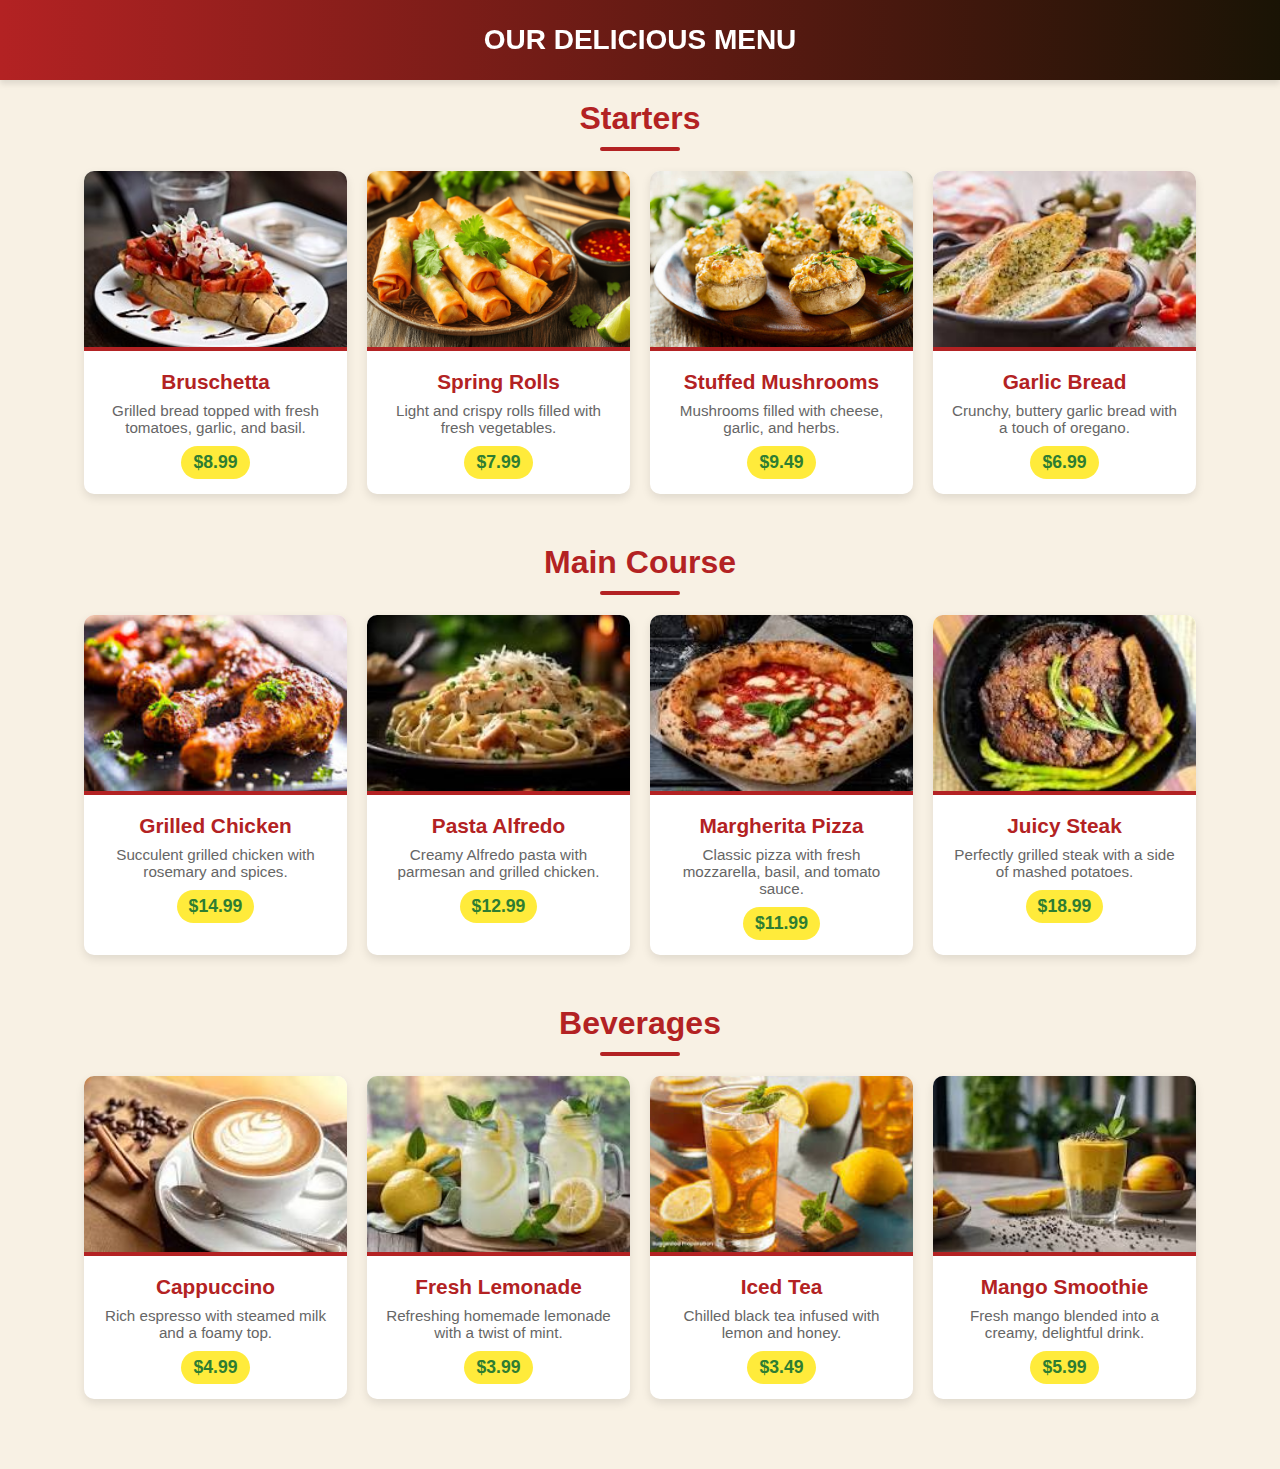
==== menu.html @ e53ca6e9 "Initial Commit" ====
<!DOCTYPE html>
<html lang="en">
<head>
    <meta charset="UTF-8">
    <meta name="viewport" content="width=device-width, initial-scale=1.0">
    <title>Restaurant Menu</title>
    <link rel="stylesheet" href="look.css">
</head>
<body>

    <!-- Header Section -->
    
    <header class="header">
        <div class="container">
            <h1 style="color: white; font-size: 28px; text-transform: uppercase; text-align: center;">Our Delicious Menu</h1>
        </div>
    </header>
    

    <!-- Menu Container -->
    <div class="menu-container">

        <!-- Starters Section -->
        <section class="menu-section">
            <h2>Starters</h2>
            <div class="menu-items">
                <div class="menu-card">
                    <img src="images/Bruschetta.jpg" alt="Bruschetta">
                    <div class="menu-info">
                        <h3>Bruschetta</h3>
                        <p>Grilled bread topped with fresh tomatoes, garlic, and basil.</p>
                        <span class="menu-price">$8.99</span>
                    </div>
                </div>
                <div class="menu-card">
                    <img src="images/Spring Rolls.jpg" alt="Spring Rolls">
                    <div class="menu-info">
                        <h3>Spring Rolls</h3>
                        <p>Light and crispy rolls filled with fresh vegetables.</p>
                        <span class="menu-price">$7.99</span>
                    </div>
                </div>
                <div class="menu-card">
                    <img src="images/stuffed M.jpg" alt="Stuffed Mushrooms">
                    <div class="menu-info">
                        <h3>Stuffed Mushrooms</h3>
                        <p>Mushrooms filled with cheese, garlic, and herbs.</p>
                        <span class="menu-price">$9.49</span>
                    </div>
                </div>
                <div class="menu-card">
                    <img src="images/Garlic Bread.jpg" alt="Garlic Bread">
                    <div class="menu-info">
                        <h3>Garlic Bread</h3>
                        <p>Crunchy, buttery garlic bread with a touch of oregano.</p>
                        <span class="menu-price">$6.99</span>
                    </div>
                </div>
            </div>
        </section>

        <!-- Main Course Section -->
        <section class="menu-section">
            <h2>Main Course</h2>
            <div class="menu-items">
                <div class="menu-card">
                    <img src="images/Grilled Chicken.jpg" alt="Grilled Chicken">
                    <div class="menu-info">
                        <h3>Grilled Chicken</h3>
                        <p>Succulent grilled chicken with rosemary and spices.</p>
                        <span class="menu-price">$14.99</span>
                    </div>
                </div>
                <div class="menu-card">
                    <img src="images/Pasta Alfredo.jpg" alt="Pasta Alfredo">
                    <div class="menu-info">
                        <h3>Pasta Alfredo</h3>
                        <p>Creamy Alfredo pasta with parmesan and grilled chicken.</p>
                        <span class="menu-price">$12.99</span>
                    </div>
                </div>
                <div class="menu-card">
                    <img src="images/Margherita Pizza.jpg" alt="Margherita Pizza">
                    <div class="menu-info">
                        <h3>Margherita Pizza</h3>
                        <p>Classic pizza with fresh mozzarella, basil, and tomato sauce.</p>
                        <span class="menu-price">$11.99</span>
                    </div>
                </div>
                <div class="menu-card">
                    <img src="images/Juicy Steak.jpg" alt="Steak">
                    <div class="menu-info">
                        <h3>Juicy Steak</h3>
                        <p>Perfectly grilled steak with a side of mashed potatoes.</p>
                        <span class="menu-price">$18.99</span>
                    </div>
                </div>
            </div>
        </section>

        <!-- Beverages Section -->
        <section class="menu-section">
            <h2>Beverages</h2>
            <div class="menu-items">
                <div class="menu-card">
                    <img src="images/Cappuccino.jpg" alt="Cappuccino">
                    <div class="menu-info">
                        <h3>Cappuccino</h3>
                        <p>Rich espresso with steamed milk and a foamy top.</p>
                        <span class="menu-price">$4.99</span>
                    </div>
                </div>
                <div class="menu-card">
                    <img src="images/Lemonade.jpg" alt="Fresh Lemonade">
                    <div class="menu-info">
                        <h3>Fresh Lemonade</h3>
                        <p>Refreshing homemade lemonade with a twist of mint.</p>
                        <span class="menu-price">$3.99</span>
                    </div>
                </div>
                <div class="menu-card">
                    <img src="images/Iced Tea.jpg" alt="Iced Tea">
                    <div class="menu-info">
                        <h3>Iced Tea</h3>
                        <p>Chilled black tea infused with lemon and honey.</p>
                        <span class="menu-price">$3.49</span>
                    </div>
                </div>
                <div class="menu-card">
                    <img src="images/Mango Smoothie.jpg" alt="Mango Smoothie">
                    <div class="menu-info">
                        <h3>Mango Smoothie</h3>
                        <p>Fresh mango blended into a creamy, delightful drink.</p>
                        <span class="menu-price">$5.99</span>
                    </div>
                </div>
            </div>
        </section>

    </div>

</body>
</html>
---- look.css ----
/* Reset */
* {
    margin: 0;
    padding: 0;
    box-sizing: border-box;
    font-family: 'Poppins', sans-serif;
}

/* Body */
body {
    background-color: #f8f1e4;
    color: #333;
}

/* Header */
.header {
    display: flex;
    justify-content: space-between;
    align-items: center;

    padding: 20px 30px;
    background: linear-gradient(90deg, #b32223, hsl(43, 68%, 6%));
    box-shadow: 0 4px 6px rgba(0, 0, 0, 0.1);
    position: sticky;
    top: 0;
    z-index: 1000;
    height: 80px; /* Ensure same height */
    
}
.header .container {
    display: flex;
    justify-content: center; /* Centers content horizontally */
    align-items: center;
    width: 100%;
    height: 80px; /* Ensure height matches navbar */
}
.header h1{
    text-align: center;
}

.menu-header {
    text-align: center;
    padding: 30px 0;
    background: linear-gradient(90deg, #b32223, #8a1c1c);
    color: white;
    font-size: 1rem;
    font-weight: bold;
    letter-spacing: 2px;
}

/* Menu Container */
.menu-container {
    width: 90%;
    max-width: 1200px;
    margin: auto;
    padding: 20px 0;
}

/* Section Title */
.menu-section {
    margin-bottom: 50px;
}

.menu-section h2 {
    text-align: center;
    font-size: 2rem;
    margin-bottom: 20px;
    color: #b32223;
    position: relative;
}

.menu-section h2::after {
    content: "";
    display: block;
    width: 80px;
    height: 4px;
    background: #b32223;
    margin: 10px auto;
    border-radius: 2px;
}

/* Menu Items Grid */
.menu-items {
    display: grid;
    grid-template-columns: repeat(auto-fit, minmax(250px, 1fr));
    gap: 20px;
    padding: 0 20px;
}

/* Menu Card */
.menu-card {
    background: white;
    border-radius: 10px;
    overflow: hidden;
    box-shadow: 0px 4px 10px rgba(0, 0, 0, 0.1);
    transition: transform 0.3s ease, box-shadow 0.3s ease;
    cursor: pointer;
}

.menu-card:hover {
    transform: translateY(-5px) scale(1.03);
    box-shadow: 0px 8px 20px rgba(0, 0, 0, 0.2);
}

/* Menu Image */
.menu-card img {
    width: 100%;
    height: 180px;
    object-fit: cover;
    border-bottom: 4px solid #b32223;
}

/* Menu Info */
.menu-info {
    padding: 15px;
    text-align: center;
}

.menu-info h3 {
    font-size: 1.3rem;
    color: #b32223;
    margin-bottom: 8px;
}

.menu-info p {
    font-size: 0.95rem;
    color: #666;
    margin-bottom: 10px;
}

.menu-price {
    display: inline-block;
    font-size: 1.1rem;
    font-weight: bold;
    color: #2e7d32;
    background: #ffeb3b;
    padding: 6px 12px;
    border-radius: 20px;
    transition: background 0.3s ease, color 0.3s ease;
}

.menu-card:hover .menu-price {
    background: #fbc02d;
    color: #333;
}

/* Responsive Design */
@media (max-width: 768px) {
    .menu-items {
        grid-template-columns: repeat(auto-fit, minmax(200px, 1fr));
    }
}

@media (max-width: 480px) {
    .menu-header {
        font-size: 1.6rem;
    }

    .menu-section h2 {
        font-size: 1.8rem;
    }
}
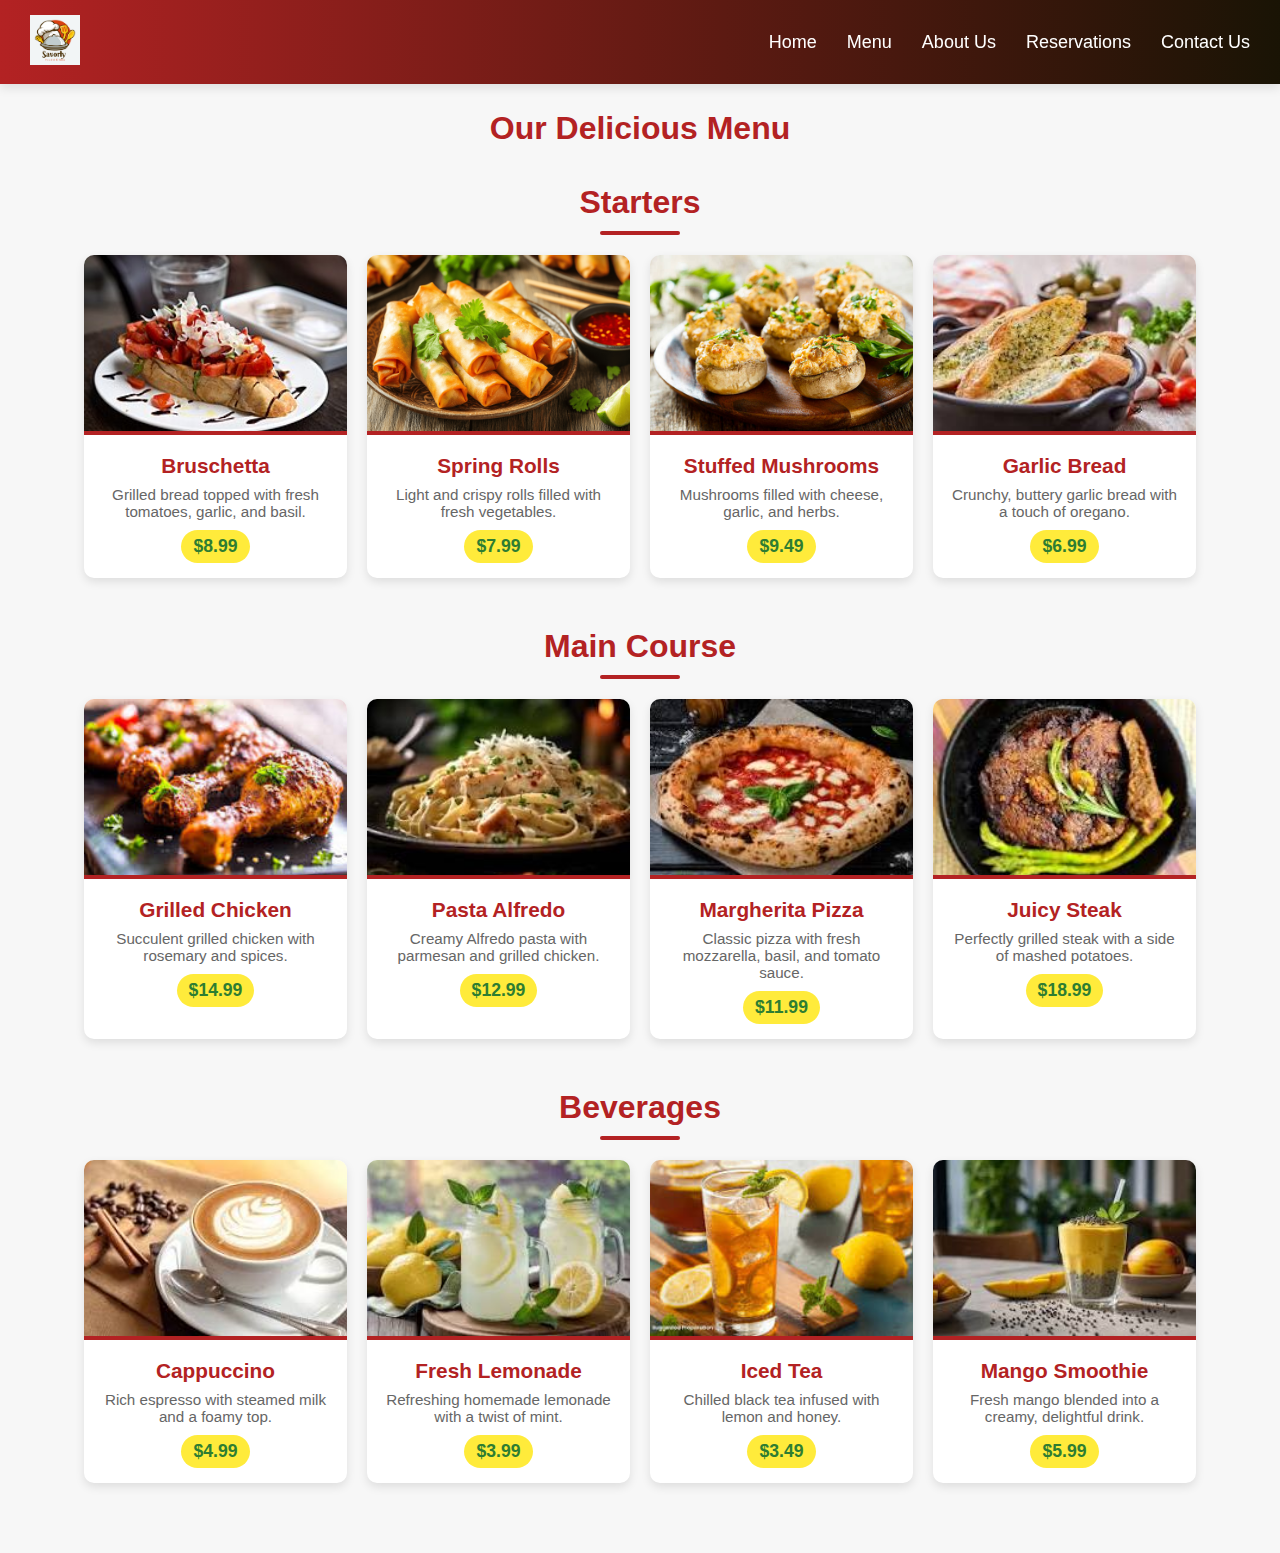
==== commit 223296b9: "added new files" ====
--- a/menu.html
+++ b/menu.html
@@ -1,28 +1,49 @@
 <!DOCTYPE html>
 <html lang="en">
+
 <head>
     <meta charset="UTF-8">
     <meta name="viewport" content="width=device-width, initial-scale=1.0">
     <title>Restaurant Menu</title>
     <link rel="stylesheet" href="look.css">
+    <link rel="stylesheet" href="nav.css">
 </head>
+
 <body>
 
     <!-- Header Section -->
-    
     <header class="header">
+        <div class="container">
+            <div class="logo">
+                <a href="index.html">
+                    <img src="images/Logo.png" alt="Savorly Logo" class="logo-img">
+                </a>
+            </div>
+            <div class="menu-toggle" onclick="toggleMenu()">&#9776;</div>
+            <nav class="navbar">
+                <a href="index.html">Home</a>
+                <a href="menu.html">Menu</a>
+                <a href="index.html#about">About Us</a>
+                <a href="index.html#reservations">Reservations</a>
+                <a href="index.html#contact">Contact Us</a>
+            </nav>
+        </div>
+    </header>
+
+    <!-- <header2 class="header2">
         <div class="container">
             <h1 style="color: white; font-size: 28px; text-transform: uppercase; text-align: center;">Our Delicious Menu</h1>
         </div>
-    </header>
-    
+    </header>  -->
+
 
     <!-- Menu Container -->
     <div class="menu-container">
 
         <!-- Starters Section -->
         <section class="menu-section">
-            <h2>Starters</h2>
+            <br> <br> <br> <br> <br>
+            <h2>Our Delicious Menu<br><br>Starters</h2>
             <div class="menu-items">
                 <div class="menu-card">
                     <img src="images/Bruschetta.jpg" alt="Bruschetta">
@@ -139,5 +160,14 @@
 
     </div>
 
+
+
+    <script>
+        function toggleMenu() {
+            document.querySelector(".navbar").classList.toggle("active");
+        }
+    </script>
+
 </body>
-</html>
+
+</html>--- a/look.css
+++ b/look.css
@@ -13,10 +13,23 @@
 }
 
 /* Header */
-.header {
+.menu-header {
+    text-align: center;
+    padding: 30px 0;
+    background: linear-gradient(90deg, #b32223, #8a1c1c);
+    color: white;
+    font-size: 1rem;
+    font-weight: bold;
+    letter-spacing: 2px;
+    margin-top: 80px;
+    /* Ensure it's below the fixed navbar */
+}
+
+.header2 {
     display: flex;
     justify-content: space-between;
     align-items: center;
+
 
     padding: 20px 30px;
     background: linear-gradient(90deg, #b32223, hsl(43, 68%, 6%));
@@ -24,17 +37,22 @@
     position: sticky;
     top: 0;
     z-index: 1000;
-    height: 80px; /* Ensure same height */
-    
+    height: 80px;
+    /* Ensure same height */
+
 }
-.header .container {
+
+.header2 .container {
     display: flex;
-    justify-content: center; /* Centers content horizontally */
+    justify-content: center;
+    /* Centers content horizontally */
     align-items: center;
     width: 100%;
-    height: 80px; /* Ensure height matches navbar */
+    height: 80px;
+    /* Ensure height matches navbar */
 }
-.header h1{
+
+.header2 h1 {
     text-align: center;
 }
 
@@ -159,4 +177,4 @@
     .menu-section h2 {
         font-size: 1.8rem;
     }
-}
+}--- a/nav.css
+++ b/nav.css
@@ -0,0 +1,212 @@
+/* General Reset and Styling */
+@import url('https://fonts.googleapis.com/css2?family=Dancing+Script:wght@700&display=swap');
+
+* {
+    margin: 0;
+    padding: 0;
+    box-sizing: border-box;
+}
+
+body {
+    font-family: 'Poppins', sans-serif;
+    background-color: #f7f7f7;
+    color: #333;
+}
+
+
+
+.header {
+    display: flex;
+    justify-content: space-between;
+    align-items: center;
+}
+
+.header .container {
+    display: flex;
+    align-items: center;
+    justify-content: space-between;
+    width: 100%;
+}
+
+.navbar {
+    display: flex;
+    align-items: center;
+    gap: 30px;
+}
+
+
+/* Header */
+.header {
+    display: flex;
+    justify-content: space-between;
+    align-items: center;
+    padding: 15px 30px;
+    background: linear-gradient(90deg, #b32223, hsl(43, 68%, 6%));
+    box-shadow: 0 4px 10px rgba(0, 0, 0, 0.1);
+    position: fixed;
+    width: 100%;
+    top: 0;
+    z-index: 1000;
+    transition: all 0.3s ease-in-out;
+    animation: fadeInDown 0.8s ease-in-out;
+}
+
+/* Navbar Scroll Effect */
+.header.scrolled {
+    background: rgba(179, 34, 35, 0.9);
+    box-shadow: 0 4px 12px rgba(0, 0, 0, 0.2);
+}
+
+/* Logo */
+.header .logo {
+    display: flex;
+    align-items: center;
+}
+
+.header .logo img {
+    height: 50px;
+    transition: transform 0.3s ease-in-out;
+}
+
+.header .logo img:hover {
+    transform: scale(1.1);
+}
+
+/* Navbar */
+.navbar {
+    display: flex;
+    gap: 30px;
+}
+
+.navbar a {
+    color: #fff;
+    text-decoration: none;
+    font-size: 18px;
+    font-weight: 500;
+    position: relative;
+    transition: color 0.3s ease;
+}
+
+.navbar a::after {
+    content: "";
+    position: absolute;
+    left: 50%;
+    bottom: -3px;
+    width: 0;
+    height: 2px;
+    background: #ffc107;
+    transition: all 0.3s ease-in-out;
+    transform: translateX(-50%);
+}
+
+.navbar a:hover {
+    color: #ffc107;
+}
+
+.navbar a:hover::after {
+    width: 100%;
+}
+
+/* Reserve Button */
+.btn-reserve {
+    background: #ffc107;
+    color: #333;
+    padding: 10px 20px;
+    border: none;
+    border-radius: 5px;
+    cursor: pointer;
+    font-weight: bold;
+    transition: all 0.3s ease;
+}
+
+.btn-reserve:hover {
+    background: #ffeb3b;
+    transform: scale(1.05);
+}
+
+/* Mobile Responsive Navbar */
+@media screen and (max-width: 768px) {
+    .header {
+        padding: 15px;
+    }
+
+    .navbar {
+        display: none;
+        flex-direction: column;
+        background: rgba(0, 0, 0, 0.8);
+        position: absolute;
+        top: 60px;
+        right: 10px;
+        width: 200px;
+        border-radius: 5px;
+        padding: 10px;
+    }
+
+    .navbar a {
+        display: block;
+        padding: 10px;
+        text-align: center;
+    }
+
+    .menu-toggle {
+        display: block;
+        cursor: pointer;
+        font-size: 24px;
+        color: #fff;
+    }
+
+    .navbar.active {
+        display: flex;
+    }
+}
+
+/* Smooth Fade-in Animation */
+@keyframes fadeInDown {
+    from {
+        opacity: 0;
+        transform: translateY(-20px);
+    }
+
+    to {
+        opacity: 1;
+        transform: translateY(0);
+    }
+}
+
+@media screen and (max-width: 768px) {
+    .menu-toggle {
+        display: block;
+        cursor: pointer;
+        font-size: 24px;
+        color: #fff;
+    }
+
+    .navbar {
+        display: none;
+        flex-direction: column;
+        position: absolute;
+        top: 60px;
+        right: 10px;
+        background: rgba(0, 0, 0, 0.8);
+        width: 200px;
+        border-radius: 5px;
+        padding: 10px;
+    }
+
+    .navbar.active {
+        display: flex;
+    }
+
+    .navbar a {
+        display: block;
+        padding: 10px;
+        text-align: center;
+        color: white;
+    }
+}
+
+@media screen and (min-width: 769px) {
+    .menu-toggle {
+        display: none;
+    }
+}